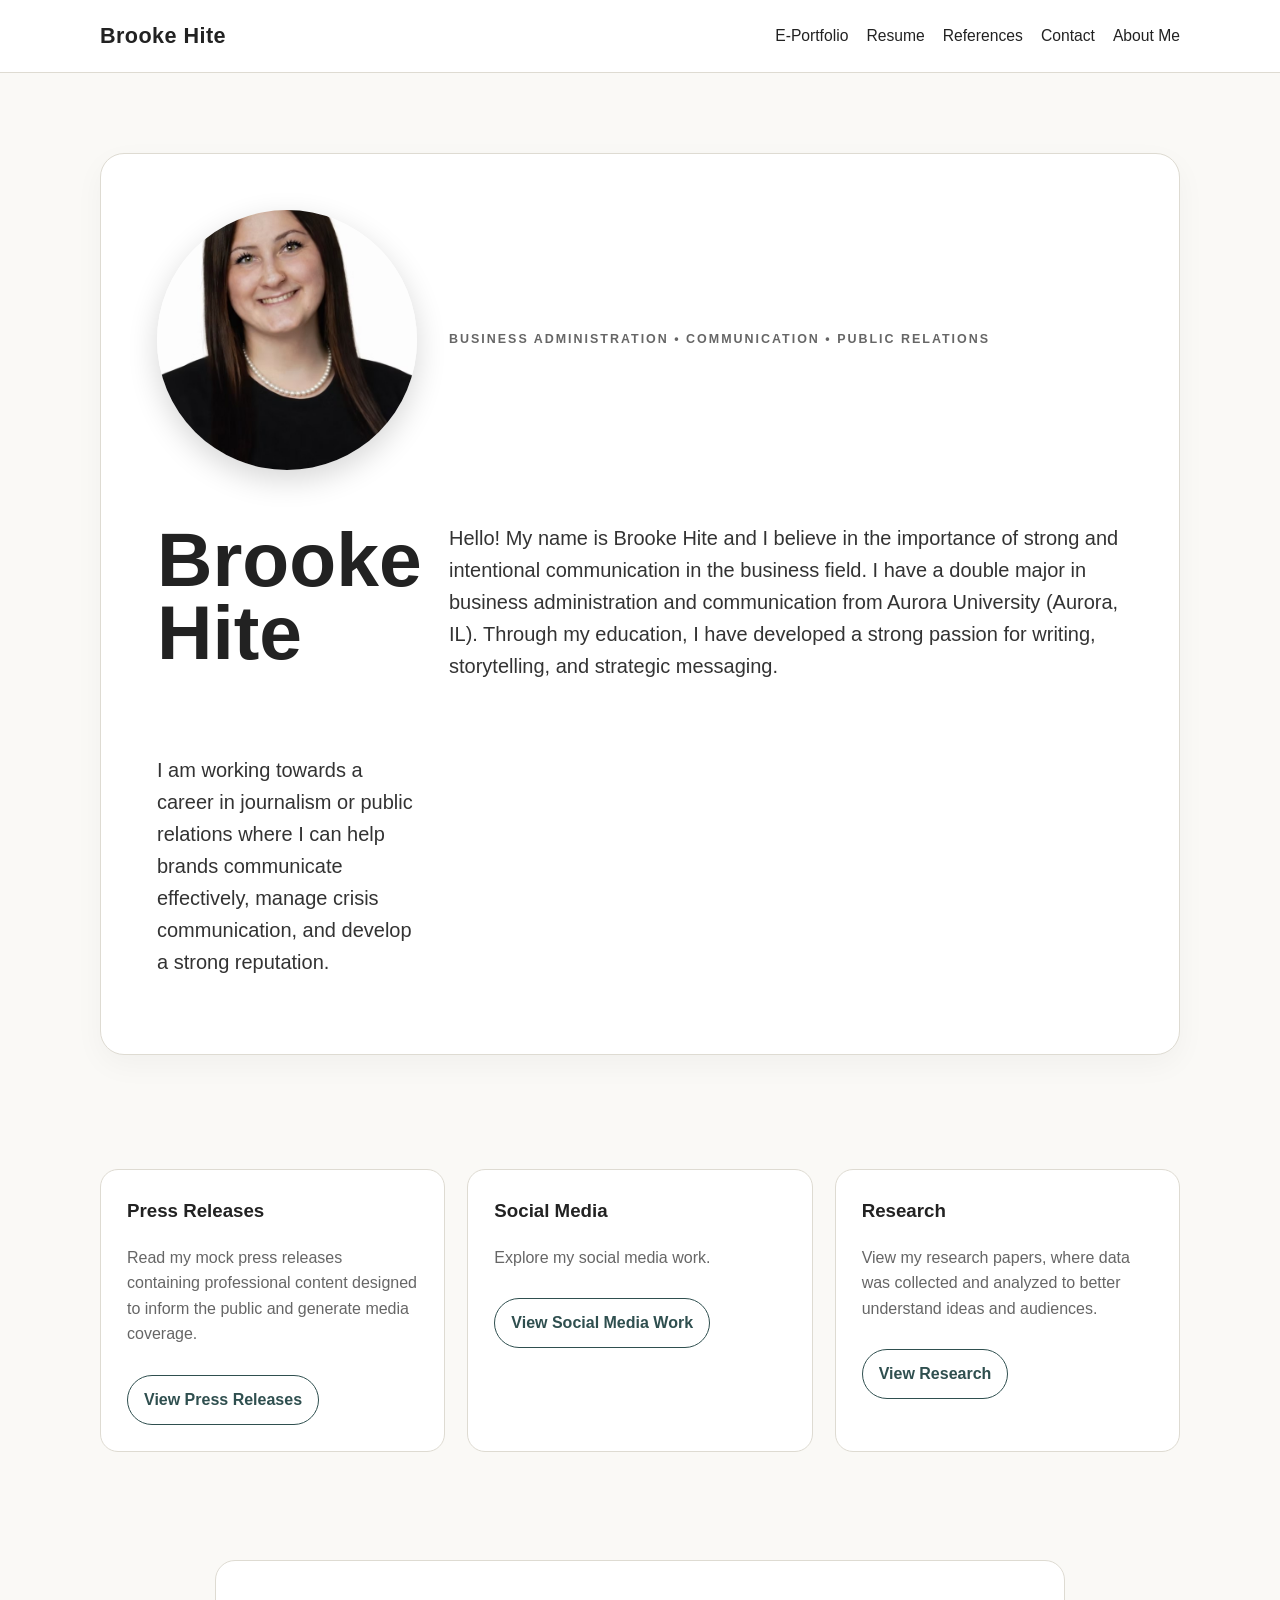
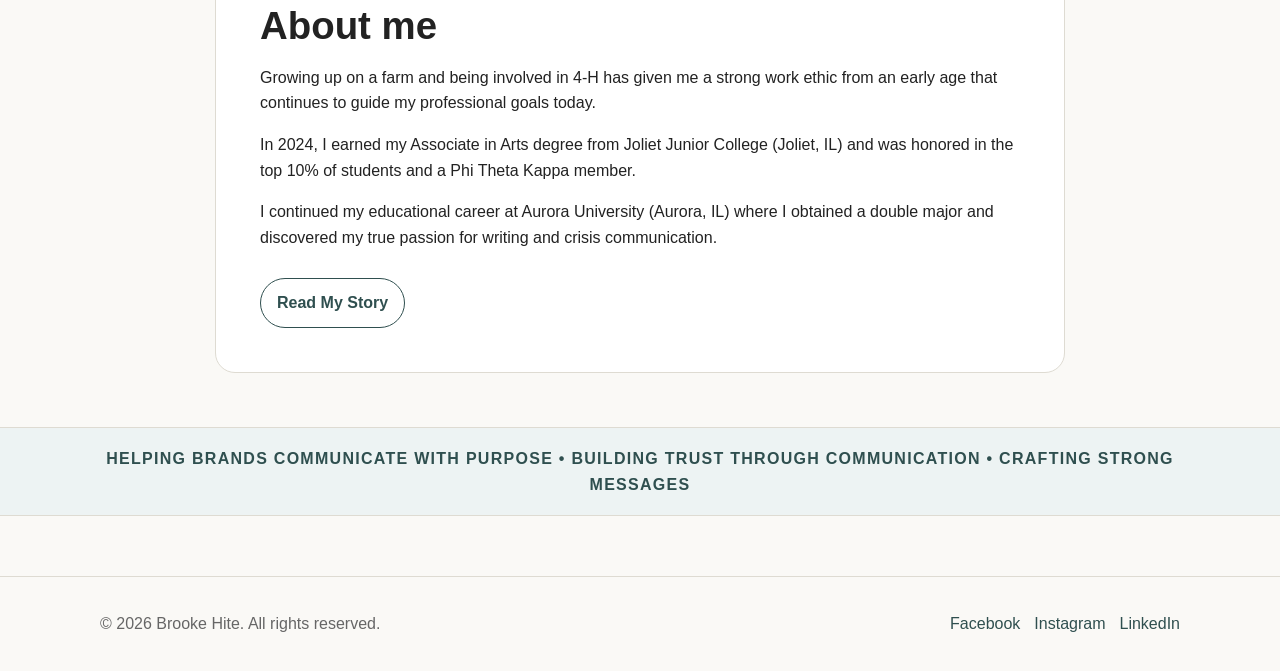
==== index.html @ e344ea57 "Add files via upload" ====
<!doctype html>
<html lang="en">
<head>
  <meta charset="utf-8">
  <meta name="viewport" content="width=device-width, initial-scale=1">
  <title>Brooke Hite | Communication Portfolio</title>
  <meta name="description" content="Brooke Hite communication, public relations, journalism, and business administration portfolio.">
  <link rel="stylesheet" href="styles.css">
</head>
<body>
<header class="site-header"><div class="container nav"><a class="brand" href="index.html">Brooke Hite</a><nav class="nav-links"><a href="portfolio.html">E-Portfolio</a><a href="resume.html">Resume</a><a href="references.html">References</a><a href="contact.html">Contact</a><a href="about.html">About Me</a></nav></div></header>
<main>
  <section class="hero"><div class="container"><div class="hero-card hero-card-split"><div class="hero-photo"><img src="assets/images/brooke-hite-photo-web.jpg" alt="Brooke Hite"></div><div class="eyebrow">Business Administration • Communication • Public Relations</div><h1>Brooke Hite</h1><p class="lead">Hello! My name is Brooke Hite and I believe in the importance of strong and intentional communication in the business field. I have a double major in business administration and communication from Aurora University (Aurora, IL). Through my education, I have developed a strong passion for writing, storytelling, and strategic messaging.</p><p class="lead">I am working towards a career in journalism or public relations where I can help brands communicate effectively, manage crisis communication, and develop a strong reputation.</p></div></div></section>
  <section class="section"><div class="container grid"><article class="card"><h3>Press Releases</h3><p>Read my mock press releases containing professional content designed to inform the public and generate media coverage.</p><a class="button" href="portfolio.html#press-releases">View Press Releases</a></article><article class="card"><h3>Social Media</h3><p>Explore my social media work.</p><a class="button" href="portfolio.html#social-media">View Social Media Work</a></article><article class="card"><h3>Research</h3><p>View my research papers, where data was collected and analyzed to better understand ideas and audiences.</p><a class="button" href="portfolio.html#research">View Research</a></article></div></section>
  <section class="section"><div class="container content"><h2>About me</h2><p>Growing up on a farm and being involved in 4-H has given me a strong work ethic from an early age that continues to guide my professional goals today.</p><p>In 2024, I earned my Associate in Arts degree from Joliet Junior College (Joliet, IL) and was honored in the top 10% of students and a Phi Theta Kappa member.</p><p>I continued my educational career at Aurora University (Aurora, IL) where I obtained a double major and discovered my true passion for writing and crisis communication.</p><a class="button" href="about.html">Read My Story</a></div></section>
  <section class="banner"><div class="container"><p>HELPING BRANDS COMMUNICATE WITH PURPOSE • BUILDING TRUST THROUGH COMMUNICATION • CRAFTING STRONG MESSAGES</p></div></section>
</main>
<footer class="site-footer"><div class="container footer-inner"><div>© 2026 Brooke Hite. All rights reserved.</div><div class="socials"><a href="https://www.facebook.com/brooke.hite.2025/" rel="noopener">Facebook</a><a href="https://www.instagram.com/brookehite_2002/?hl=en" rel="noopener">Instagram</a><a href="https://www.linkedin.com/in/brookehite//" rel="noopener">LinkedIn</a></div></div></footer>
</body>
</html>
---- styles.css ----
:root {
  --bg: #faf9f6;
  --card: #ffffff;
  --text: #222222;
  --muted: #666666;
  --line: #dedbd2;
  --accent: #2f4f4f;
  --accent-soft: #edf3f3;
}

* { box-sizing: border-box; }
body {
  margin: 0;
  font-family: Arial, Helvetica, sans-serif;
  color: var(--text);
  background: var(--bg);
  line-height: 1.6;
}
a { color: var(--accent); text-decoration: none; }
a:hover { text-decoration: underline; }
.container { width: min(1080px, calc(100% - 32px)); margin: 0 auto; }
.site-header { background: var(--card); border-bottom: 1px solid var(--line); position: sticky; top: 0; z-index: 10; }
.nav { display: flex; align-items: center; justify-content: space-between; gap: 20px; min-height: 72px; }
.brand { font-size: 1.35rem; font-weight: 700; letter-spacing: .02em; color: var(--text); }
.nav-links { display: flex; flex-wrap: wrap; gap: 18px; align-items: center; }
.nav-links a { color: var(--text); font-size: .98rem; }
.hero { padding: 80px 0 60px; }
.hero-card { background: var(--card); border: 1px solid var(--line); border-radius: 24px; padding: clamp(28px, 5vw, 56px); box-shadow: 0 10px 30px rgba(0,0,0,.04); }
.eyebrow { text-transform: uppercase; letter-spacing: .16em; font-size: .78rem; color: var(--muted); font-weight: 700; }
h1 { font-size: clamp(2.4rem, 6vw, 5rem); line-height: .95; margin: 12px 0 24px; }
h2 { font-size: clamp(1.8rem, 3vw, 2.6rem); line-height: 1.1; margin: 0 0 18px; }
h3 { margin-top: 0; }
.lead { font-size: clamp(1.05rem, 2vw, 1.25rem); max-width: 850px; color: #333; }
.section { padding: 54px 0; }
.grid { display: grid; grid-template-columns: repeat(3, 1fr); gap: 22px; }
.card { background: var(--card); border: 1px solid var(--line); border-radius: 18px; padding: 26px; min-height: 210px; }
.card p { color: var(--muted); }
.button { display: inline-block; margin-top: 12px; padding: 11px 16px; border: 1px solid var(--accent); border-radius: 999px; color: var(--accent); font-weight: 700; }
.button:hover { background: var(--accent); color: white; text-decoration: none; }
.banner { background: var(--accent-soft); border-top: 1px solid var(--line); border-bottom: 1px solid var(--line); padding: 18px 0; overflow: hidden; }
.banner p { margin: 0; text-align: center; font-weight: 700; letter-spacing: .08em; color: var(--accent); }
.content { max-width: 850px; background: var(--card); border: 1px solid var(--line); border-radius: 20px; padding: clamp(24px, 4vw, 44px); }
.contact-list { list-style: none; padding: 0; margin: 0; }
.contact-list li { padding: 10px 0; border-bottom: 1px solid var(--line); }
.site-footer { margin-top: 60px; padding: 34px 0; border-top: 1px solid var(--line); color: var(--muted); }
.footer-inner { display: flex; flex-wrap: wrap; justify-content: space-between; gap: 18px; }
.socials { display: flex; gap: 14px; flex-wrap: wrap; }
@media (max-width: 780px) {
  .nav { align-items: flex-start; flex-direction: column; padding: 18px 0; }
  .grid { grid-template-columns: 1fr; }
  .hero { padding-top: 42px; }
}


.hero-card-split {
  display: grid;
  grid-template-columns: 260px 1fr;
  gap: 32px;
  align-items: center;
}

.hero-photo img,
.profile-photo {
  width: min(260px, 72vw);
  height: min(260px, 72vw);
  object-fit: cover;
  border-radius: 50%;
  display: block;
  box-shadow: 0 10px 30px rgba(0,0,0,0.16);
}

.profile-photo-wrap {
  display: flex;
  justify-content: center;
  margin-bottom: 2rem;
}

@media (max-width: 760px) {
  .hero-card-split {
    grid-template-columns: 1fr;
    text-align: center;
  }
  .hero-photo img {
    margin: 0 auto;
  }
}


.portfolio-item h3 {
  margin-bottom: 0.75rem;
}

.portfolio-item .button {
  margin-top: 0.75rem;
}
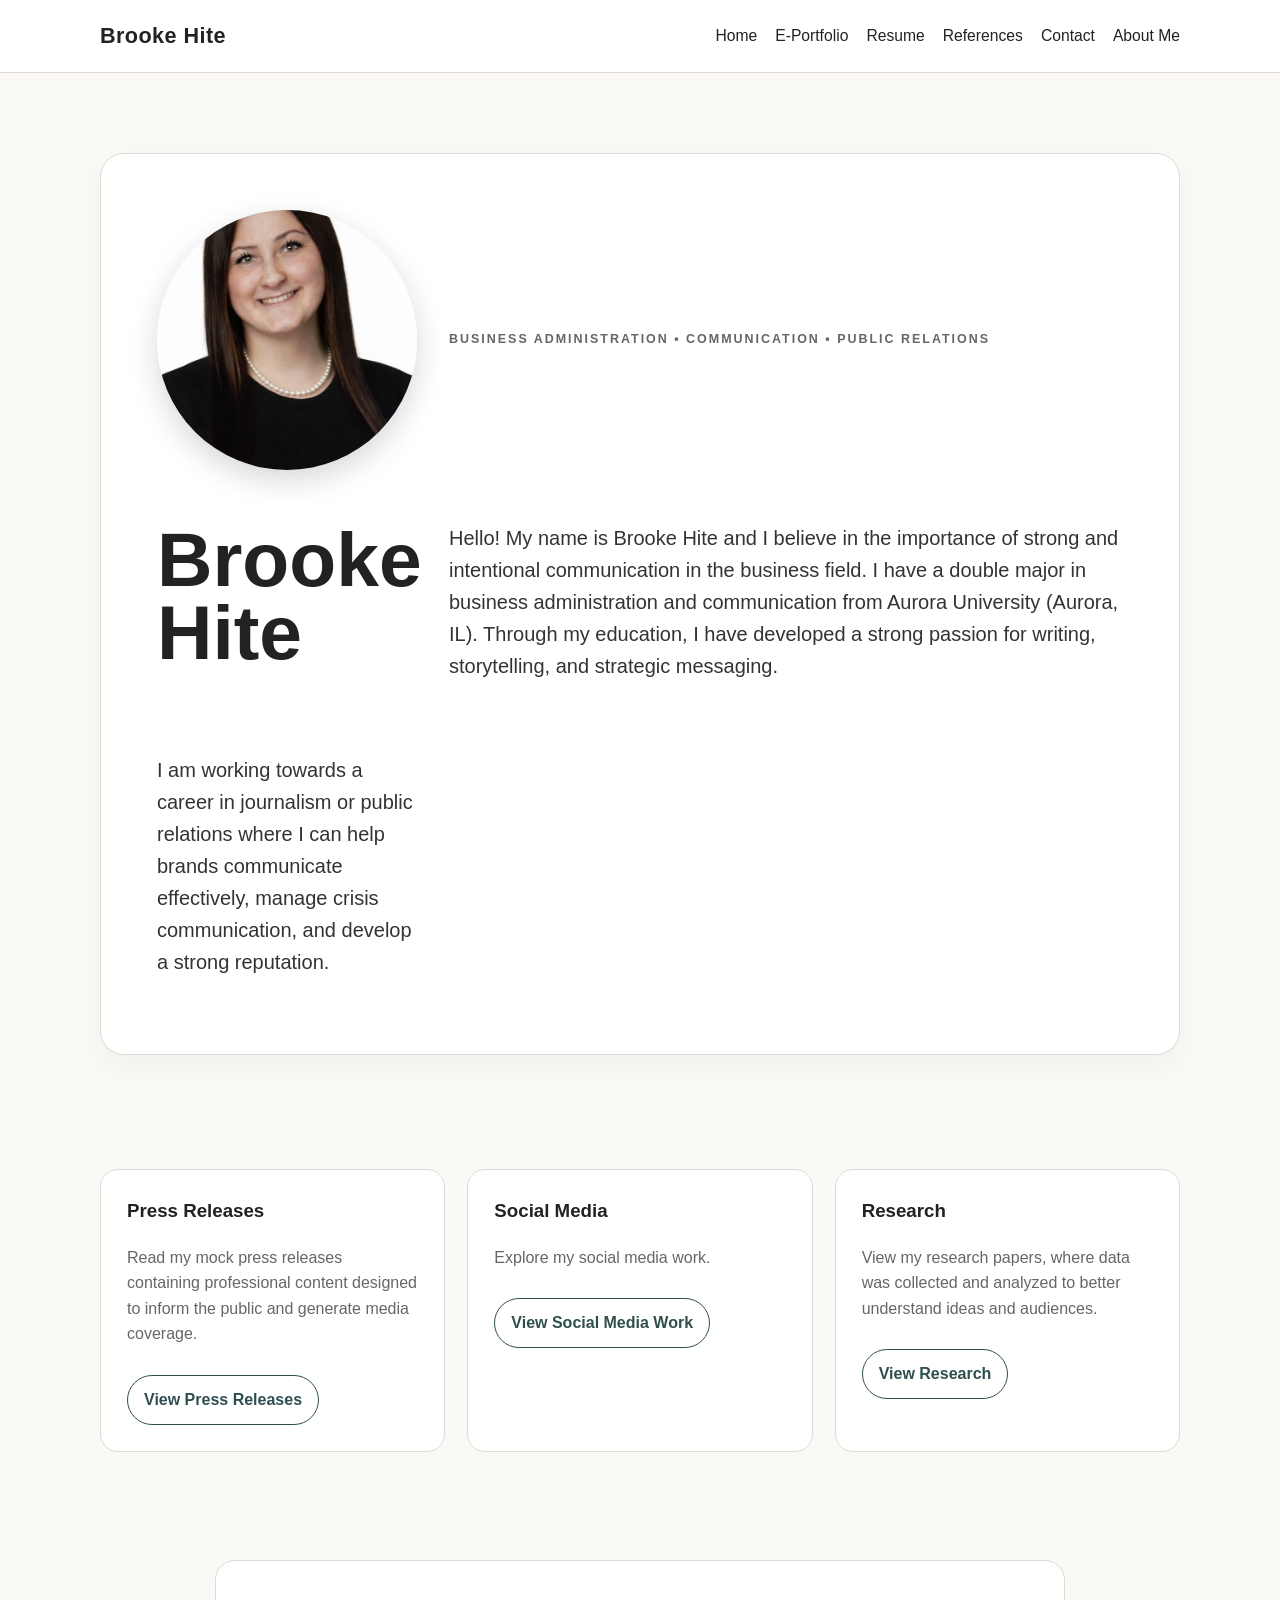
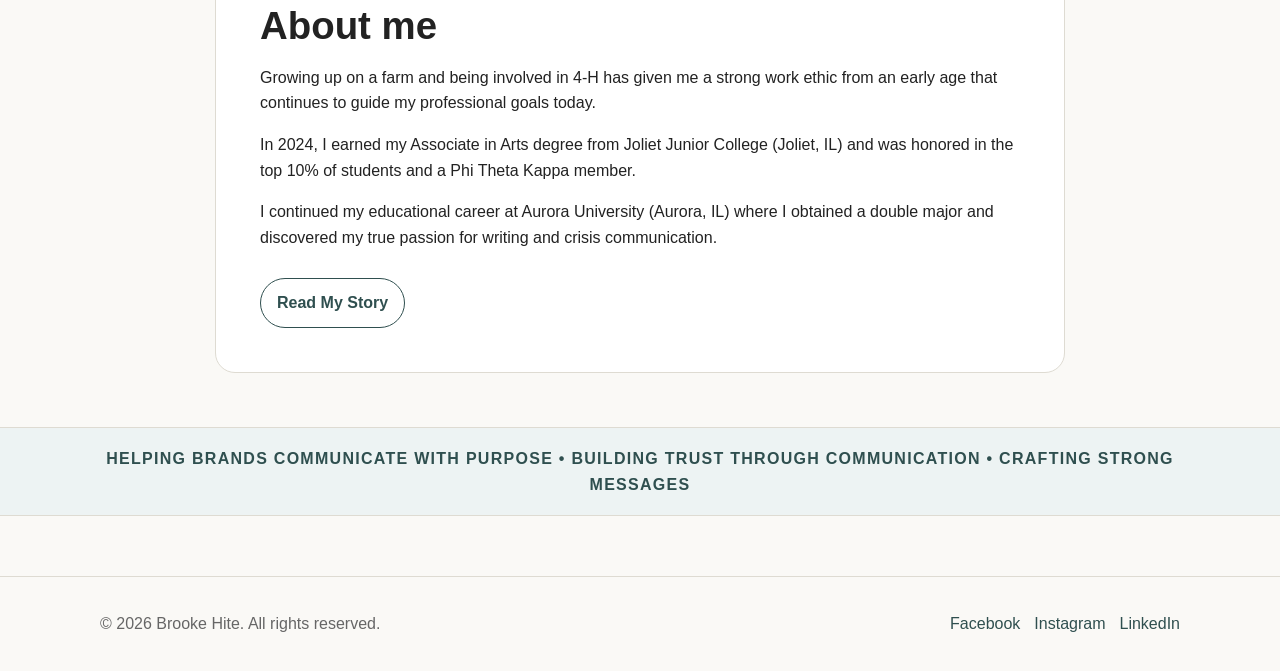
==== commit d03e01cb: "Add Home nav link" ====
--- a/index.html
+++ b/index.html
@@ -8,13 +8,13 @@
   <link rel="stylesheet" href="styles.css">
 </head>
 <body>
-<header class="site-header"><div class="container nav"><a class="brand" href="index.html">Brooke Hite</a><nav class="nav-links"><a href="portfolio.html">E-Portfolio</a><a href="resume.html">Resume</a><a href="references.html">References</a><a href="contact.html">Contact</a><a href="about.html">About Me</a></nav></div></header>
+<header class="site-header"><div class="container nav"><a class="brand" href="index.html">Brooke Hite</a><nav class="nav-links"><a href="index.html">Home</a><a href="portfolio.html">E-Portfolio</a><a href="resume.html">Resume</a><a href="references.html">References</a><a href="contact.html">Contact</a><a href="about.html">About Me</a></nav></div></header>
 <main>
   <section class="hero"><div class="container"><div class="hero-card hero-card-split"><div class="hero-photo"><img src="assets/images/brooke-hite-photo-web.jpg" alt="Brooke Hite"></div><div class="eyebrow">Business Administration • Communication • Public Relations</div><h1>Brooke Hite</h1><p class="lead">Hello! My name is Brooke Hite and I believe in the importance of strong and intentional communication in the business field. I have a double major in business administration and communication from Aurora University (Aurora, IL). Through my education, I have developed a strong passion for writing, storytelling, and strategic messaging.</p><p class="lead">I am working towards a career in journalism or public relations where I can help brands communicate effectively, manage crisis communication, and develop a strong reputation.</p></div></div></section>
   <section class="section"><div class="container grid"><article class="card"><h3>Press Releases</h3><p>Read my mock press releases containing professional content designed to inform the public and generate media coverage.</p><a class="button" href="portfolio.html#press-releases">View Press Releases</a></article><article class="card"><h3>Social Media</h3><p>Explore my social media work.</p><a class="button" href="portfolio.html#social-media">View Social Media Work</a></article><article class="card"><h3>Research</h3><p>View my research papers, where data was collected and analyzed to better understand ideas and audiences.</p><a class="button" href="portfolio.html#research">View Research</a></article></div></section>
   <section class="section"><div class="container content"><h2>About me</h2><p>Growing up on a farm and being involved in 4-H has given me a strong work ethic from an early age that continues to guide my professional goals today.</p><p>In 2024, I earned my Associate in Arts degree from Joliet Junior College (Joliet, IL) and was honored in the top 10% of students and a Phi Theta Kappa member.</p><p>I continued my educational career at Aurora University (Aurora, IL) where I obtained a double major and discovered my true passion for writing and crisis communication.</p><a class="button" href="about.html">Read My Story</a></div></section>
   <section class="banner"><div class="container"><p>HELPING BRANDS COMMUNICATE WITH PURPOSE • BUILDING TRUST THROUGH COMMUNICATION • CRAFTING STRONG MESSAGES</p></div></section>
 </main>
-<footer class="site-footer"><div class="container footer-inner"><div>© 2026 Brooke Hite. All rights reserved.</div><div class="socials"><a href="https://www.facebook.com/brooke.hite.2025/" rel="noopener">Facebook</a><a href="https://www.instagram.com/brookehite_2002/?hl=en" rel="noopener">Instagram</a><a href="https://www.linkedin.com/in/brookehite//" rel="noopener">LinkedIn</a></div></div></footer>
+<footer class="site-footer"><div class="container footer-inner"><div>© 2026 Brooke Hite. All rights reserved.</div><div class="socials"><a href="https://www.facebook.com/brooke.hite.2025/" rel="noopener">Facebook</a><a href="https://www.instagram.com/brookehite_2002/?hl=en" rel="noopener">Instagram</a><a href="https://www.linkedin.com/in/brookehite/" rel="noopener">LinkedIn</a></div></div></footer>
 </body>
-</html>
+</html>
--- a/styles.css
+++ b/styles.css
@@ -51,7 +51,6 @@
   .hero { padding-top: 42px; }
 }
 
-
 .hero-card-split {
   display: grid;
   grid-template-columns: 260px 1fr;
@@ -85,7 +84,6 @@
   }
 }
 
-
 .portfolio-item h3 {
   margin-bottom: 0.75rem;
 }
@@ -93,3 +91,53 @@
 .portfolio-item .button {
   margin-top: 0.75rem;
 }
+
+.document-view {
+  max-width: 920px;
+  margin: 0 auto;
+  background: var(--card);
+  border: 1px solid var(--line);
+  border-radius: 20px;
+  padding: clamp(24px, 4vw, 44px);
+}
+
+.document-view h2 {
+  margin-top: 2rem;
+  font-size: clamp(1.35rem, 2.2vw, 1.9rem);
+}
+
+.document-view h3 {
+  margin-top: 1.4rem;
+  margin-bottom: 0.2rem;
+}
+
+.document-view .doc-heading {
+  text-align: center;
+  margin-bottom: 2rem;
+}
+
+.document-view .doc-heading h1 {
+  font-size: clamp(2rem, 5vw, 3.5rem);
+  margin-bottom: 0.5rem;
+}
+
+.document-view ul {
+  margin-top: 0.4rem;
+}
+
+.document-view li {
+  margin-bottom: 0.45rem;
+}
+
+.reference-card {
+  border-bottom: 1px solid var(--line);
+  padding: 1rem 0;
+}
+
+.reference-card:last-child {
+  border-bottom: 0;
+}
+
+.reference-card p {
+  margin: 0.2rem 0;
+}
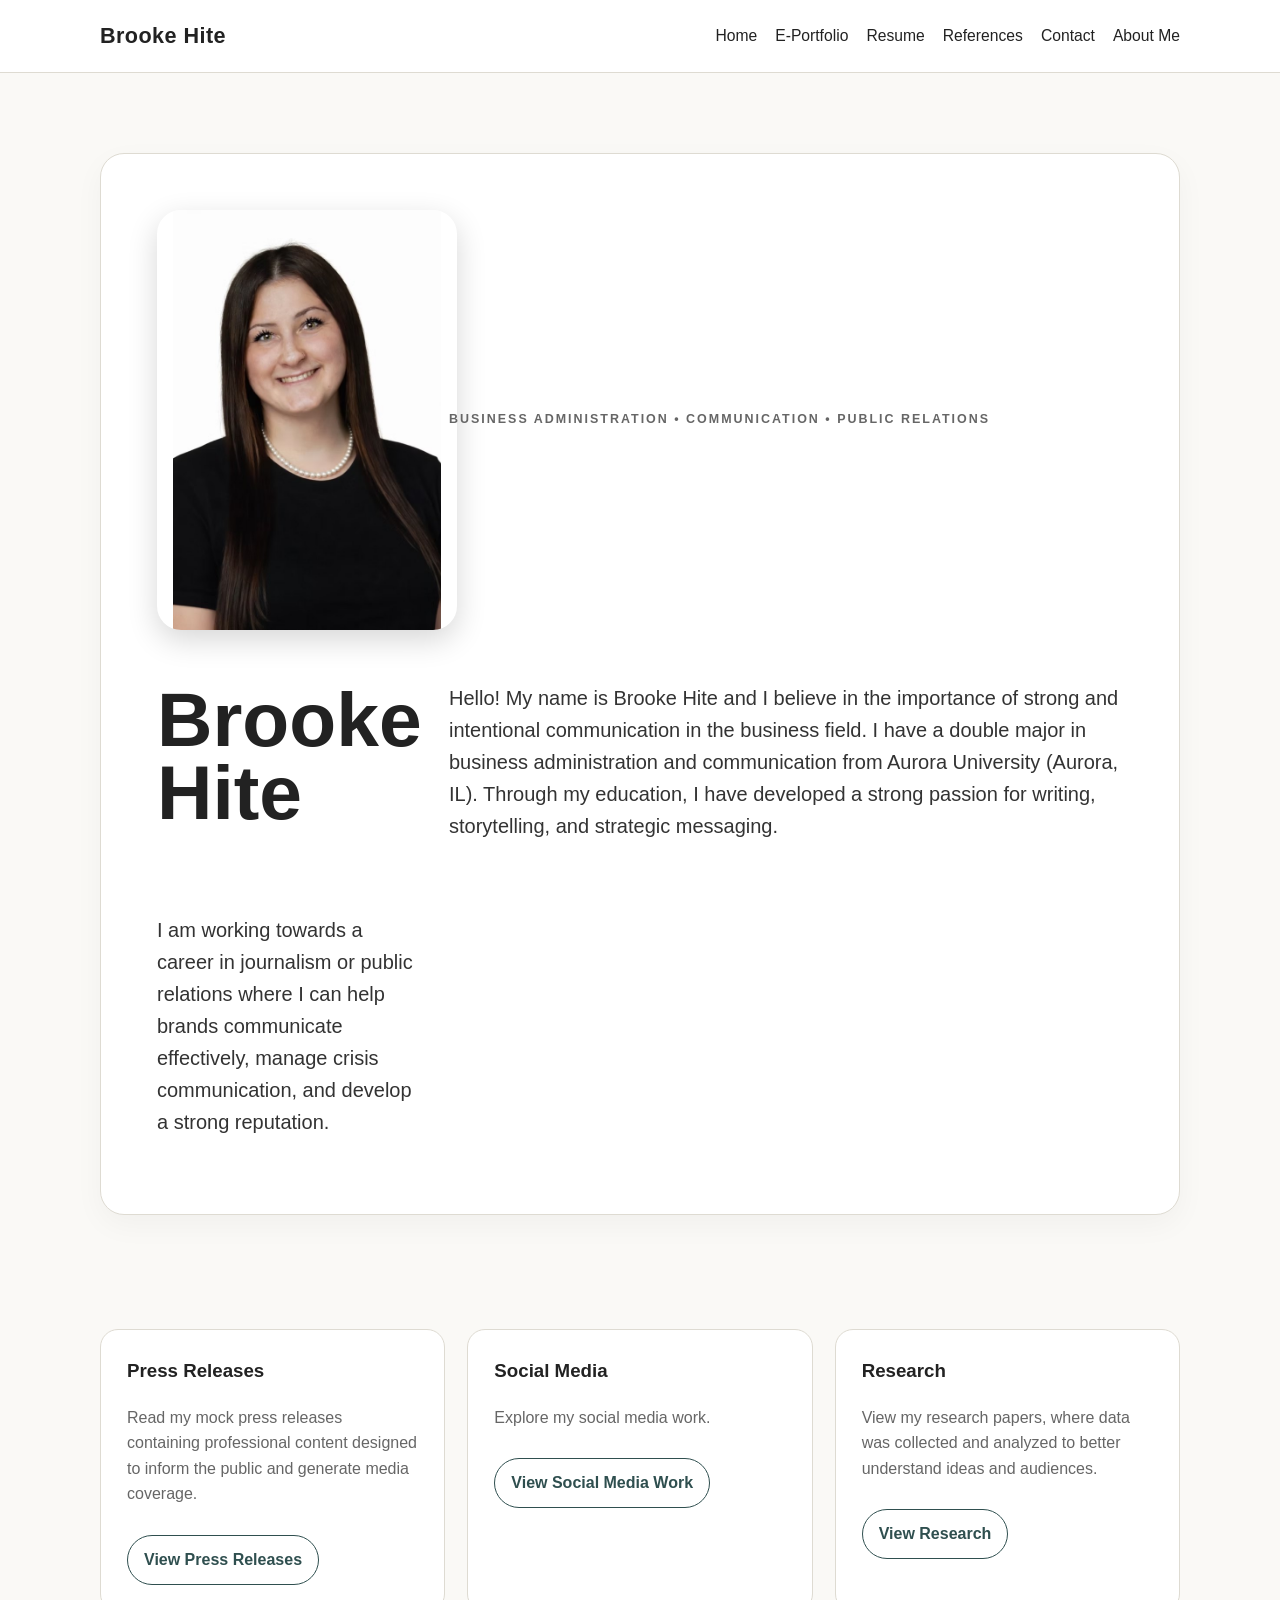
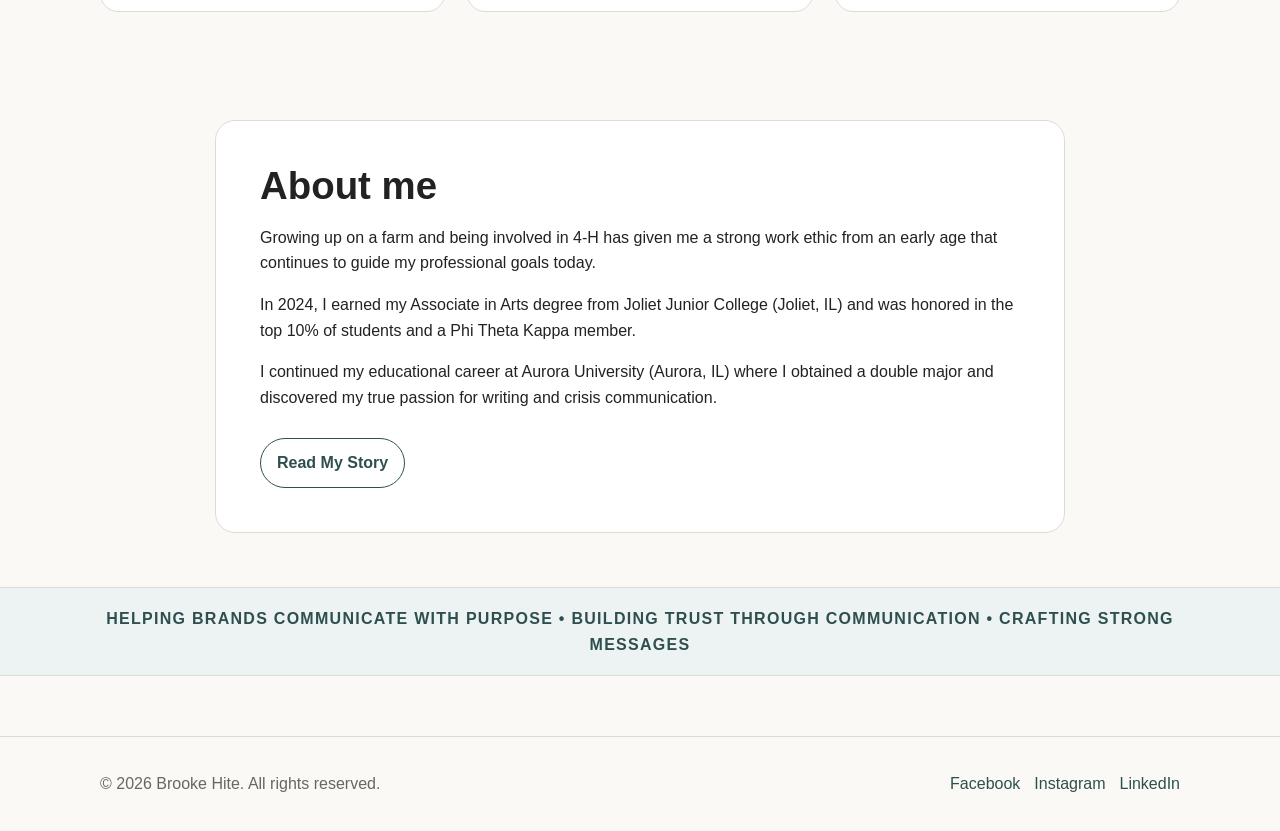
==== commit c420a595: "Bust CSS cache" ====
--- a/index.html
+++ b/index.html
@@ -3,9 +3,9 @@
 <head>
   <meta charset="utf-8">
   <meta name="viewport" content="width=device-width, initial-scale=1">
-  <title>Brooke Hite | Communication Portfolio</title>
+  <title>Brooke Hite</title>
   <meta name="description" content="Brooke Hite communication, public relations, journalism, and business administration portfolio.">
-  <link rel="stylesheet" href="styles.css">
+  <link rel="stylesheet" href="styles.css?v=20260531-1">
 </head>
 <body>
 <header class="site-header"><div class="container nav"><a class="brand" href="index.html">Brooke Hite</a><nav class="nav-links"><a href="index.html">Home</a><a href="portfolio.html">E-Portfolio</a><a href="resume.html">Resume</a><a href="references.html">References</a><a href="contact.html">Contact</a><a href="about.html">About Me</a></nav></div></header>
--- a/styles.css
+++ b/styles.css
@@ -1,4 +1,5 @@
 :root {
+  color-scheme: light dark;
   --bg: #faf9f6;
   --card: #ffffff;
   --text: #222222;
@@ -6,6 +7,24 @@
   --line: #dedbd2;
   --accent: #2f4f4f;
   --accent-soft: #edf3f3;
+  --lead: #333333;
+  --shadow: rgba(0,0,0,.04);
+  --photo-shadow: rgba(0,0,0,0.16);
+}
+
+@media (prefers-color-scheme: dark) {
+  :root {
+    --bg: #111312;
+    --card: #1b1f1e;
+    --text: #f2f0eb;
+    --muted: #c8c2b8;
+    --line: #343a38;
+    --accent: #9fc7c1;
+    --accent-soft: #172320;
+    --lead: #e2ded6;
+    --shadow: rgba(0,0,0,.28);
+    --photo-shadow: rgba(0,0,0,.45);
+  }
 }
 
 * { box-sizing: border-box; }
@@ -25,18 +44,18 @@
 .nav-links { display: flex; flex-wrap: wrap; gap: 18px; align-items: center; }
 .nav-links a { color: var(--text); font-size: .98rem; }
 .hero { padding: 80px 0 60px; }
-.hero-card { background: var(--card); border: 1px solid var(--line); border-radius: 24px; padding: clamp(28px, 5vw, 56px); box-shadow: 0 10px 30px rgba(0,0,0,.04); }
+.hero-card { background: var(--card); border: 1px solid var(--line); border-radius: 24px; padding: clamp(28px, 5vw, 56px); box-shadow: 0 10px 30px var(--shadow); }
 .eyebrow { text-transform: uppercase; letter-spacing: .16em; font-size: .78rem; color: var(--muted); font-weight: 700; }
 h1 { font-size: clamp(2.4rem, 6vw, 5rem); line-height: .95; margin: 12px 0 24px; }
 h2 { font-size: clamp(1.8rem, 3vw, 2.6rem); line-height: 1.1; margin: 0 0 18px; }
 h3 { margin-top: 0; }
-.lead { font-size: clamp(1.05rem, 2vw, 1.25rem); max-width: 850px; color: #333; }
+.lead { font-size: clamp(1.05rem, 2vw, 1.25rem); max-width: 850px; color: var(--lead); }
 .section { padding: 54px 0; }
 .grid { display: grid; grid-template-columns: repeat(3, 1fr); gap: 22px; }
 .card { background: var(--card); border: 1px solid var(--line); border-radius: 18px; padding: 26px; min-height: 210px; }
 .card p { color: var(--muted); }
 .button { display: inline-block; margin-top: 12px; padding: 11px 16px; border: 1px solid var(--accent); border-radius: 999px; color: var(--accent); font-weight: 700; }
-.button:hover { background: var(--accent); color: white; text-decoration: none; }
+.button:hover { background: var(--accent); color: var(--card); text-decoration: none; }
 .banner { background: var(--accent-soft); border-top: 1px solid var(--line); border-bottom: 1px solid var(--line); padding: 18px 0; overflow: hidden; }
 .banner p { margin: 0; text-align: center; font-weight: 700; letter-spacing: .08em; color: var(--accent); }
 .content { max-width: 850px; background: var(--card); border: 1px solid var(--line); border-radius: 20px; padding: clamp(24px, 4vw, 44px); }
@@ -60,12 +79,14 @@
 
 .hero-photo img,
 .profile-photo {
-  width: min(260px, 72vw);
-  height: min(260px, 72vw);
-  object-fit: cover;
-  border-radius: 50%;
+  width: min(300px, 78vw);
+  height: auto;
+  max-height: min(420px, 88vw);
+  object-fit: contain;
+  object-position: center center;
+  border-radius: 24px;
   display: block;
-  box-shadow: 0 10px 30px rgba(0,0,0,0.16);
+  box-shadow: 0 10px 30px var(--photo-shadow);
 }
 
 .profile-photo-wrap {
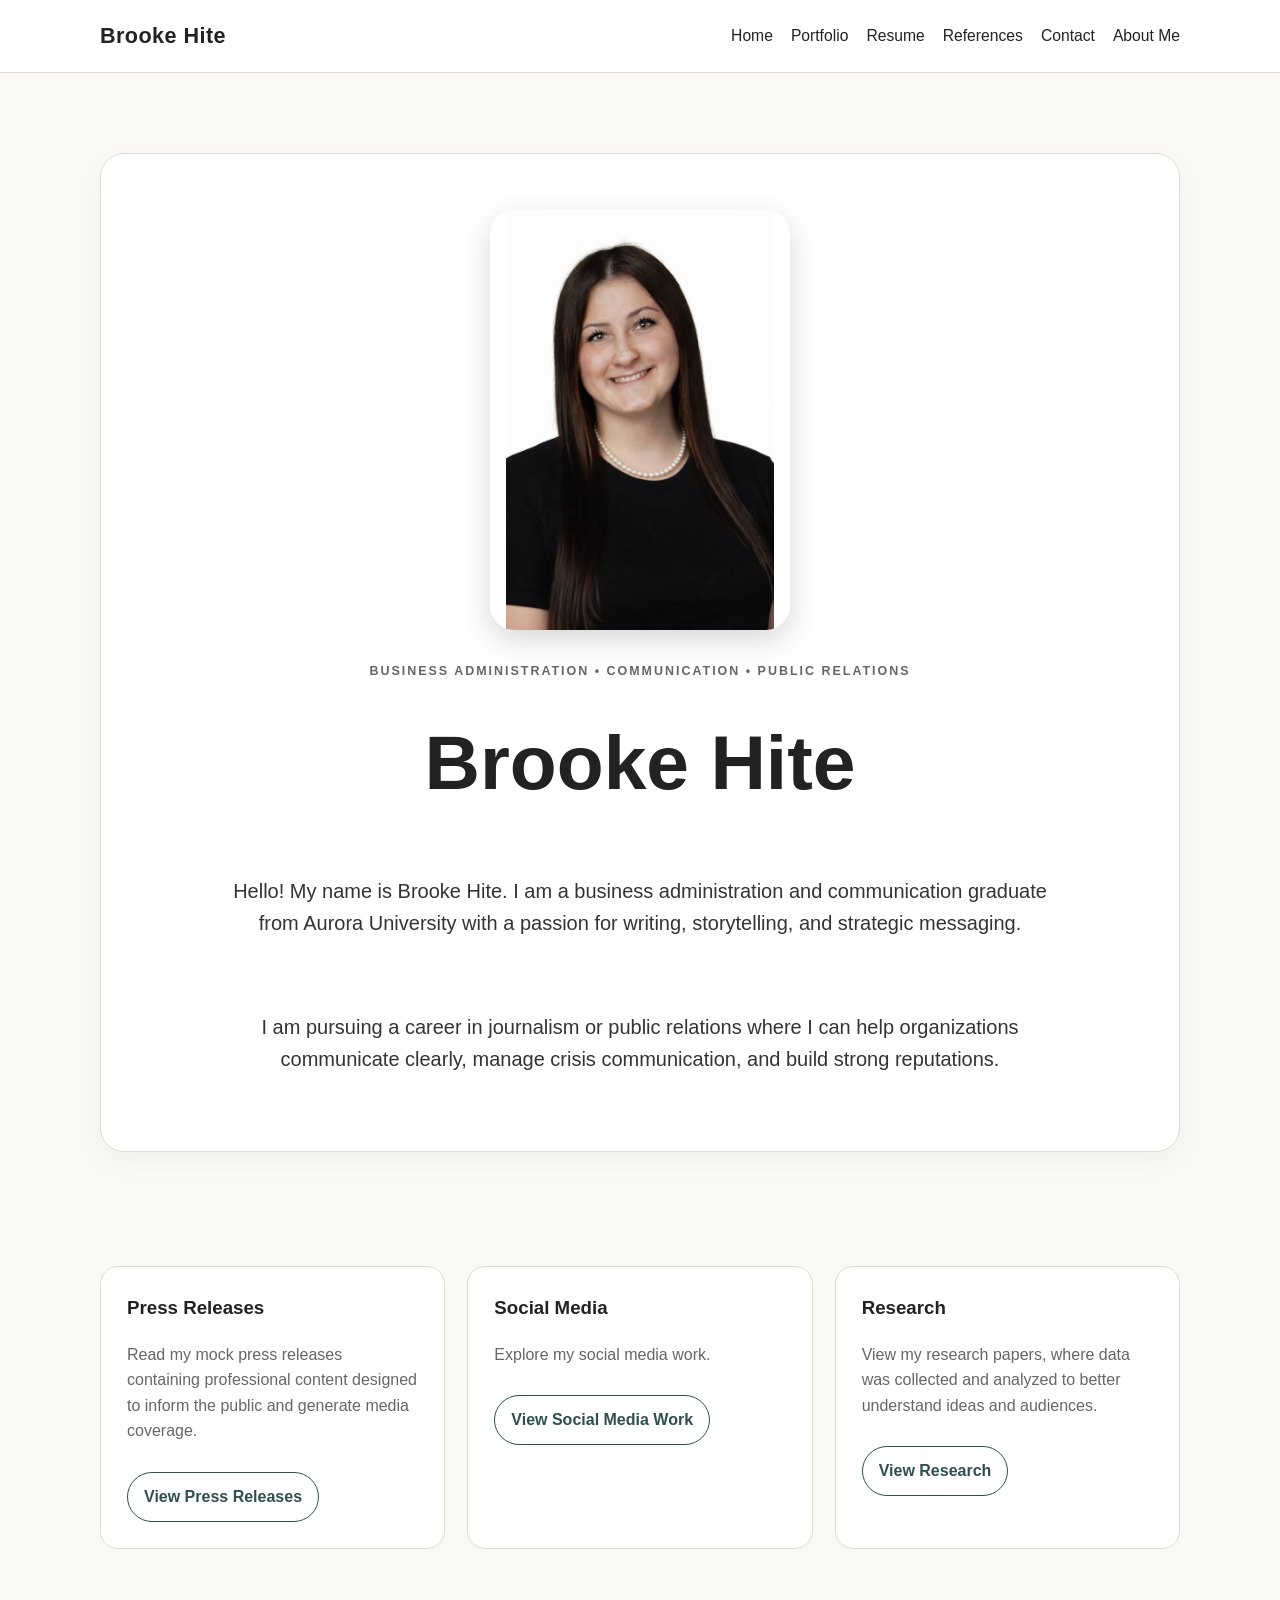
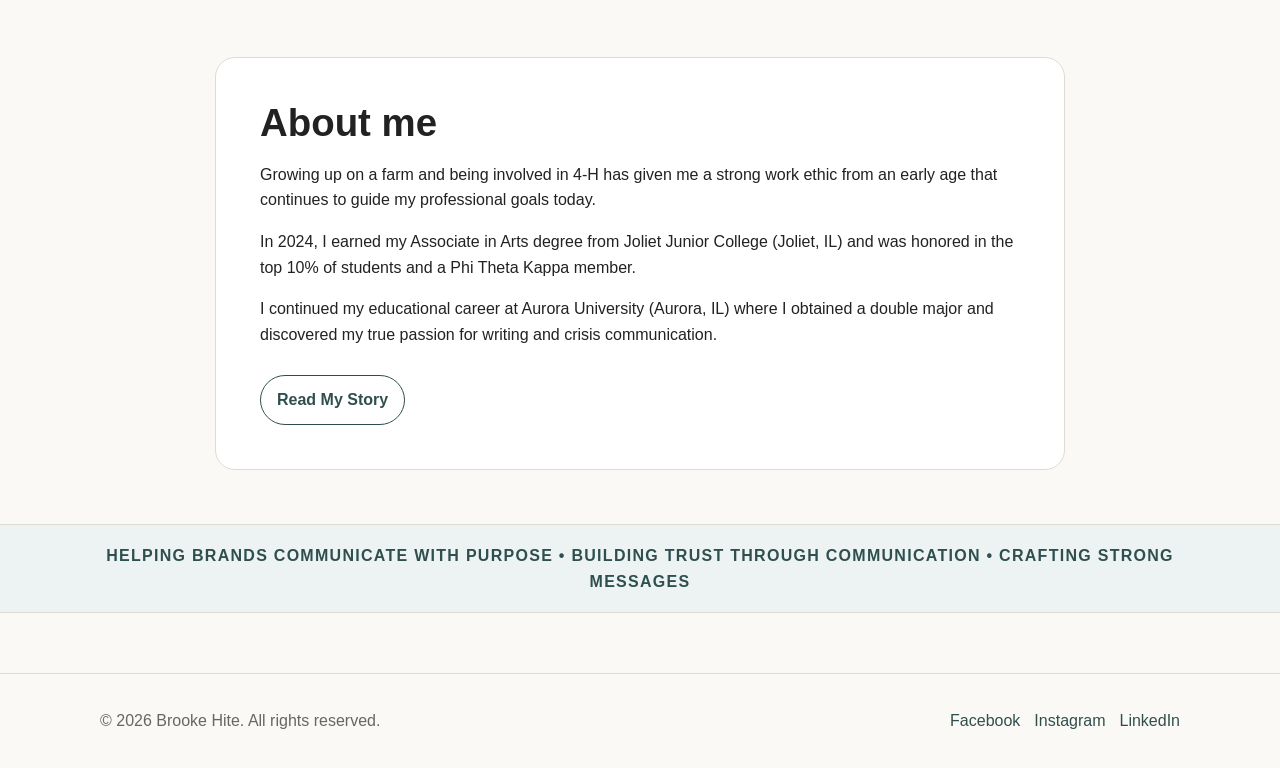
==== commit 579fda8a: "Polish home copy and portfolio wording" ====
--- a/index.html
+++ b/index.html
@@ -5,12 +5,13 @@
   <meta name="viewport" content="width=device-width, initial-scale=1">
   <title>Brooke Hite</title>
   <meta name="description" content="Brooke Hite communication, public relations, journalism, and business administration portfolio.">
+  <link rel="icon" href="favicon.svg" type="image/svg+xml">
   <link rel="stylesheet" href="styles.css?v=20260531-1">
 </head>
 <body>
-<header class="site-header"><div class="container nav"><a class="brand" href="index.html">Brooke Hite</a><nav class="nav-links"><a href="index.html">Home</a><a href="portfolio.html">E-Portfolio</a><a href="resume.html">Resume</a><a href="references.html">References</a><a href="contact.html">Contact</a><a href="about.html">About Me</a></nav></div></header>
+<header class="site-header"><div class="container nav"><a class="brand" href="index.html">Brooke Hite</a><nav class="nav-links"><a href="index.html">Home</a><a href="portfolio.html">Portfolio</a><a href="resume.html">Resume</a><a href="references.html">References</a><a href="contact.html">Contact</a><a href="about.html">About Me</a></nav></div></header>
 <main>
-  <section class="hero"><div class="container"><div class="hero-card hero-card-split"><div class="hero-photo"><img src="assets/images/brooke-hite-photo-web.jpg" alt="Brooke Hite"></div><div class="eyebrow">Business Administration • Communication • Public Relations</div><h1>Brooke Hite</h1><p class="lead">Hello! My name is Brooke Hite and I believe in the importance of strong and intentional communication in the business field. I have a double major in business administration and communication from Aurora University (Aurora, IL). Through my education, I have developed a strong passion for writing, storytelling, and strategic messaging.</p><p class="lead">I am working towards a career in journalism or public relations where I can help brands communicate effectively, manage crisis communication, and develop a strong reputation.</p></div></div></section>
+  <section class="hero"><div class="container"><div class="hero-card hero-card-split"><div class="hero-photo"><img src="assets/images/brooke-hite-photo-web.jpg" alt="Brooke Hite"></div><div class="eyebrow">Business Administration • Communication • Public Relations</div><h1>Brooke Hite</h1><p class="lead">Hello! My name is Brooke Hite. I am a business administration and communication graduate from Aurora University with a passion for writing, storytelling, and strategic messaging.</p><p class="lead">I am pursuing a career in journalism or public relations where I can help organizations communicate clearly, manage crisis communication, and build strong reputations.</p></div></div></section>
   <section class="section"><div class="container grid"><article class="card"><h3>Press Releases</h3><p>Read my mock press releases containing professional content designed to inform the public and generate media coverage.</p><a class="button" href="portfolio.html#press-releases">View Press Releases</a></article><article class="card"><h3>Social Media</h3><p>Explore my social media work.</p><a class="button" href="portfolio.html#social-media">View Social Media Work</a></article><article class="card"><h3>Research</h3><p>View my research papers, where data was collected and analyzed to better understand ideas and audiences.</p><a class="button" href="portfolio.html#research">View Research</a></article></div></section>
   <section class="section"><div class="container content"><h2>About me</h2><p>Growing up on a farm and being involved in 4-H has given me a strong work ethic from an early age that continues to guide my professional goals today.</p><p>In 2024, I earned my Associate in Arts degree from Joliet Junior College (Joliet, IL) and was honored in the top 10% of students and a Phi Theta Kappa member.</p><p>I continued my educational career at Aurora University (Aurora, IL) where I obtained a double major and discovered my true passion for writing and crisis communication.</p><a class="button" href="about.html">Read My Story</a></div></section>
   <section class="banner"><div class="container"><p>HELPING BRANDS COMMUNICATE WITH PURPOSE • BUILDING TRUST THROUGH COMMUNICATION • CRAFTING STRONG MESSAGES</p></div></section>
--- a/styles.css
+++ b/styles.css
@@ -72,9 +72,16 @@
 
 .hero-card-split {
   display: grid;
-  grid-template-columns: 260px 1fr;
+  grid-template-columns: 1fr;
   gap: 32px;
   align-items: center;
+  justify-items: center;
+  text-align: center;
+}
+
+.hero-card-split .lead {
+  margin-left: auto;
+  margin-right: auto;
 }
 
 .hero-photo img,
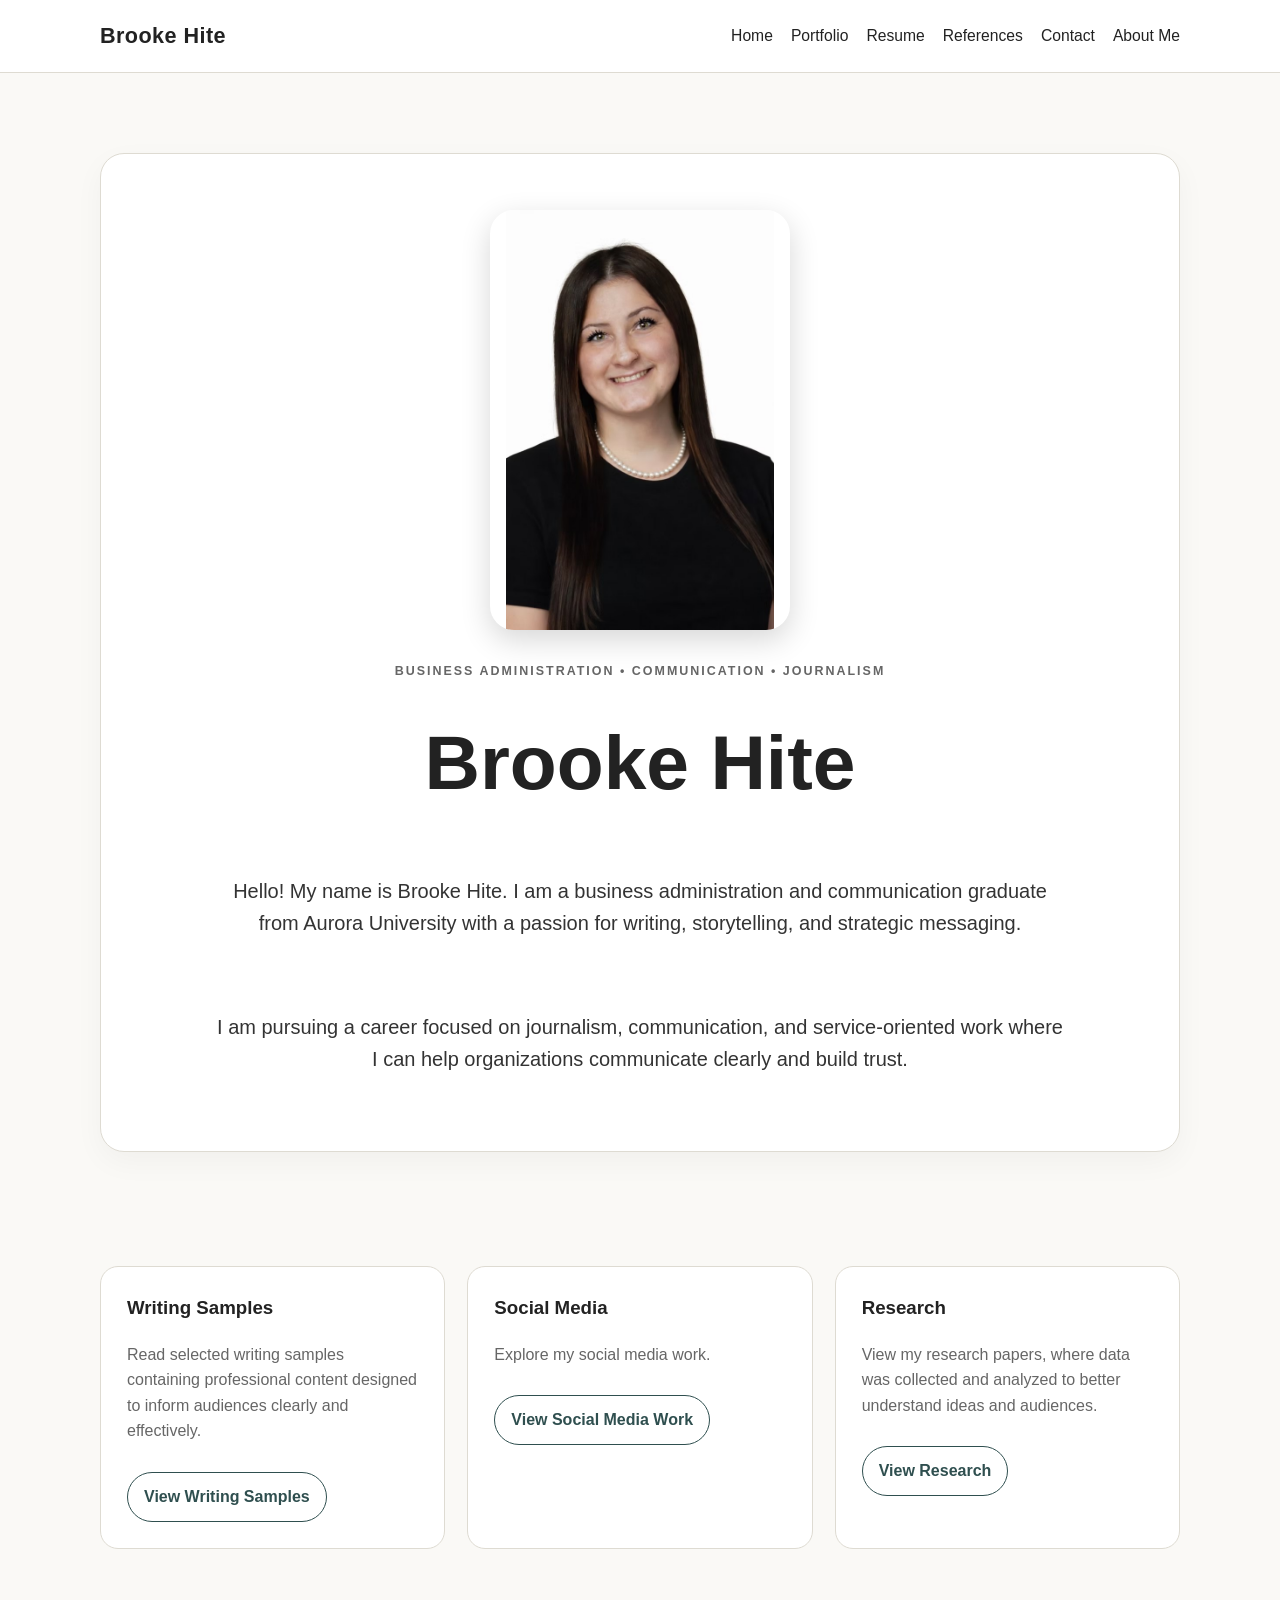
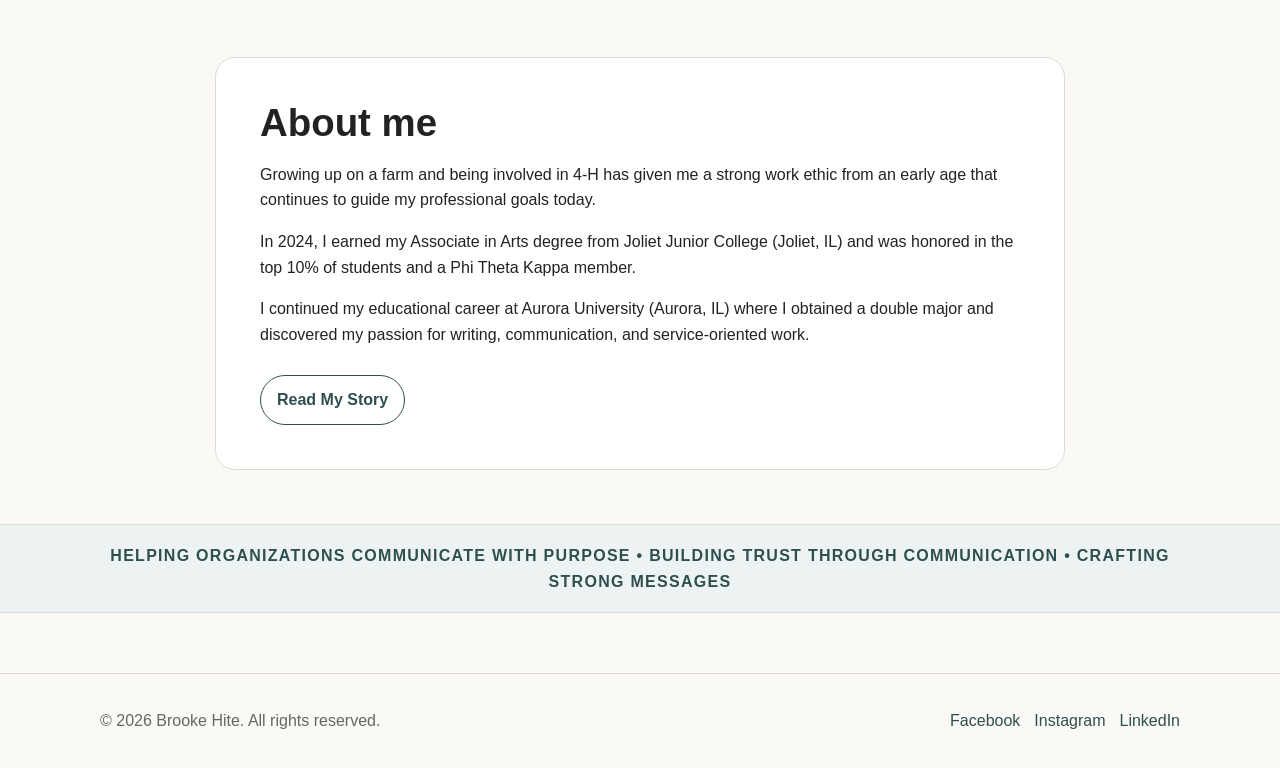
==== commit 6d64e162: "Reframe site away from PR focus" ====
--- a/index.html
+++ b/index.html
@@ -4,17 +4,17 @@
   <meta charset="utf-8">
   <meta name="viewport" content="width=device-width, initial-scale=1">
   <title>Brooke Hite</title>
-  <meta name="description" content="Brooke Hite communication, public relations, journalism, and business administration portfolio.">
+  <meta name="description" content="Brooke Hite communication, journalism, writing, and business administration portfolio.">
   <link rel="icon" href="favicon.svg" type="image/svg+xml">
   <link rel="stylesheet" href="styles.css?v=20260531-1">
 </head>
 <body>
 <header class="site-header"><div class="container nav"><a class="brand" href="index.html">Brooke Hite</a><nav class="nav-links"><a href="index.html">Home</a><a href="portfolio.html">Portfolio</a><a href="resume.html">Resume</a><a href="references.html">References</a><a href="contact.html">Contact</a><a href="about.html">About Me</a></nav></div></header>
 <main>
-  <section class="hero"><div class="container"><div class="hero-card hero-card-split"><div class="hero-photo"><img src="assets/images/brooke-hite-photo-web.jpg" alt="Brooke Hite"></div><div class="eyebrow">Business Administration • Communication • Public Relations</div><h1>Brooke Hite</h1><p class="lead">Hello! My name is Brooke Hite. I am a business administration and communication graduate from Aurora University with a passion for writing, storytelling, and strategic messaging.</p><p class="lead">I am pursuing a career in journalism or public relations where I can help organizations communicate clearly, manage crisis communication, and build strong reputations.</p></div></div></section>
-  <section class="section"><div class="container grid"><article class="card"><h3>Press Releases</h3><p>Read my mock press releases containing professional content designed to inform the public and generate media coverage.</p><a class="button" href="portfolio.html#press-releases">View Press Releases</a></article><article class="card"><h3>Social Media</h3><p>Explore my social media work.</p><a class="button" href="portfolio.html#social-media">View Social Media Work</a></article><article class="card"><h3>Research</h3><p>View my research papers, where data was collected and analyzed to better understand ideas and audiences.</p><a class="button" href="portfolio.html#research">View Research</a></article></div></section>
-  <section class="section"><div class="container content"><h2>About me</h2><p>Growing up on a farm and being involved in 4-H has given me a strong work ethic from an early age that continues to guide my professional goals today.</p><p>In 2024, I earned my Associate in Arts degree from Joliet Junior College (Joliet, IL) and was honored in the top 10% of students and a Phi Theta Kappa member.</p><p>I continued my educational career at Aurora University (Aurora, IL) where I obtained a double major and discovered my true passion for writing and crisis communication.</p><a class="button" href="about.html">Read My Story</a></div></section>
-  <section class="banner"><div class="container"><p>HELPING BRANDS COMMUNICATE WITH PURPOSE • BUILDING TRUST THROUGH COMMUNICATION • CRAFTING STRONG MESSAGES</p></div></section>
+  <section class="hero"><div class="container"><div class="hero-card hero-card-split"><div class="hero-photo"><img src="assets/images/brooke-hite-photo-web.jpg" alt="Brooke Hite"></div><div class="eyebrow">Business Administration • Communication • Journalism</div><h1>Brooke Hite</h1><p class="lead">Hello! My name is Brooke Hite. I am a business administration and communication graduate from Aurora University with a passion for writing, storytelling, and strategic messaging.</p><p class="lead">I am pursuing a career focused on journalism, communication, and service-oriented work where I can help organizations communicate clearly and build trust.</p></div></div></section>
+  <section class="section"><div class="container grid"><article class="card"><h3>Writing Samples</h3><p>Read selected writing samples containing professional content designed to inform audiences clearly and effectively.</p><a class="button" href="portfolio.html#press-releases">View Writing Samples</a></article><article class="card"><h3>Social Media</h3><p>Explore my social media work.</p><a class="button" href="portfolio.html#social-media">View Social Media Work</a></article><article class="card"><h3>Research</h3><p>View my research papers, where data was collected and analyzed to better understand ideas and audiences.</p><a class="button" href="portfolio.html#research">View Research</a></article></div></section>
+  <section class="section"><div class="container content"><h2>About me</h2><p>Growing up on a farm and being involved in 4-H has given me a strong work ethic from an early age that continues to guide my professional goals today.</p><p>In 2024, I earned my Associate in Arts degree from Joliet Junior College (Joliet, IL) and was honored in the top 10% of students and a Phi Theta Kappa member.</p><p>I continued my educational career at Aurora University (Aurora, IL) where I obtained a double major and discovered my passion for writing, communication, and service-oriented work.</p><a class="button" href="about.html">Read My Story</a></div></section>
+  <section class="banner"><div class="container"><p>HELPING ORGANIZATIONS COMMUNICATE WITH PURPOSE • BUILDING TRUST THROUGH COMMUNICATION • CRAFTING STRONG MESSAGES</p></div></section>
 </main>
 <footer class="site-footer"><div class="container footer-inner"><div>© 2026 Brooke Hite. All rights reserved.</div><div class="socials"><a href="https://www.facebook.com/brooke.hite.2025/" rel="noopener">Facebook</a><a href="https://www.instagram.com/brookehite_2002/?hl=en" rel="noopener">Instagram</a><a href="https://www.linkedin.com/in/brookehite/" rel="noopener">LinkedIn</a></div></div></footer>
 </body>
